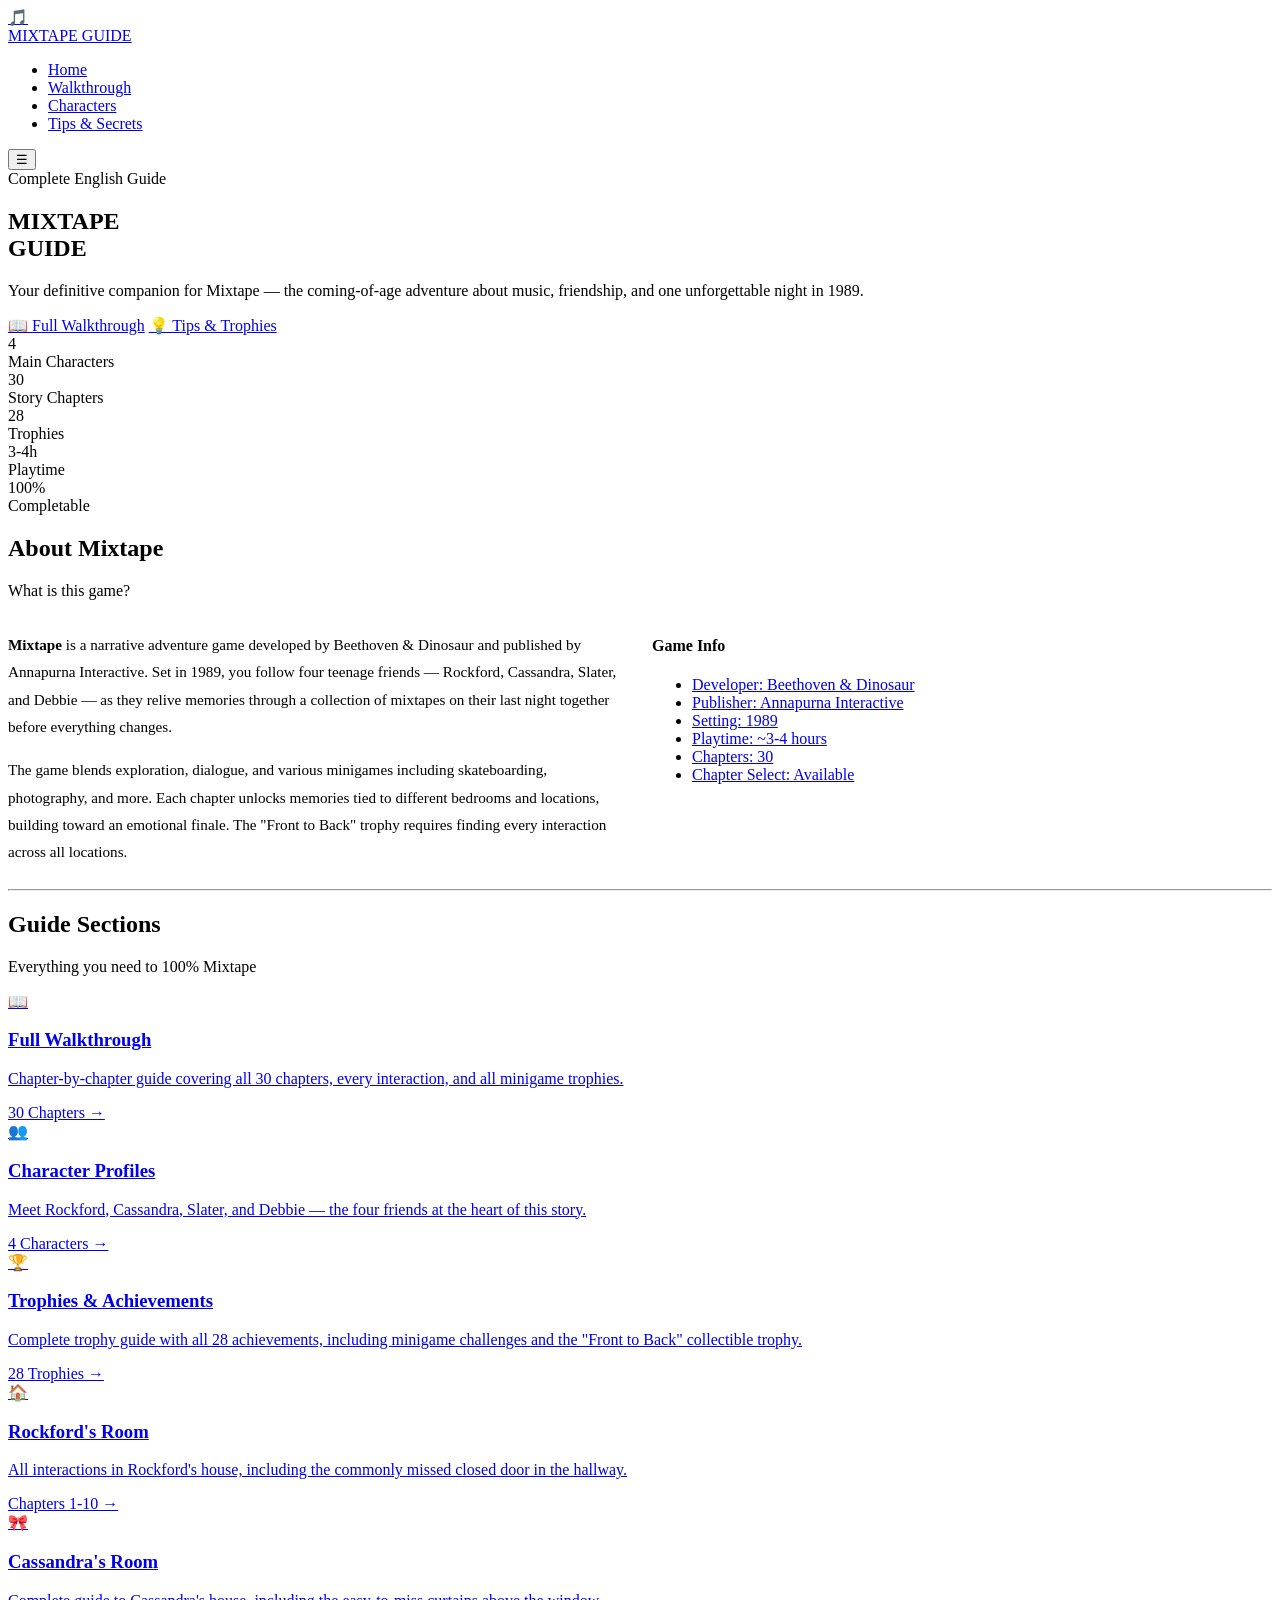
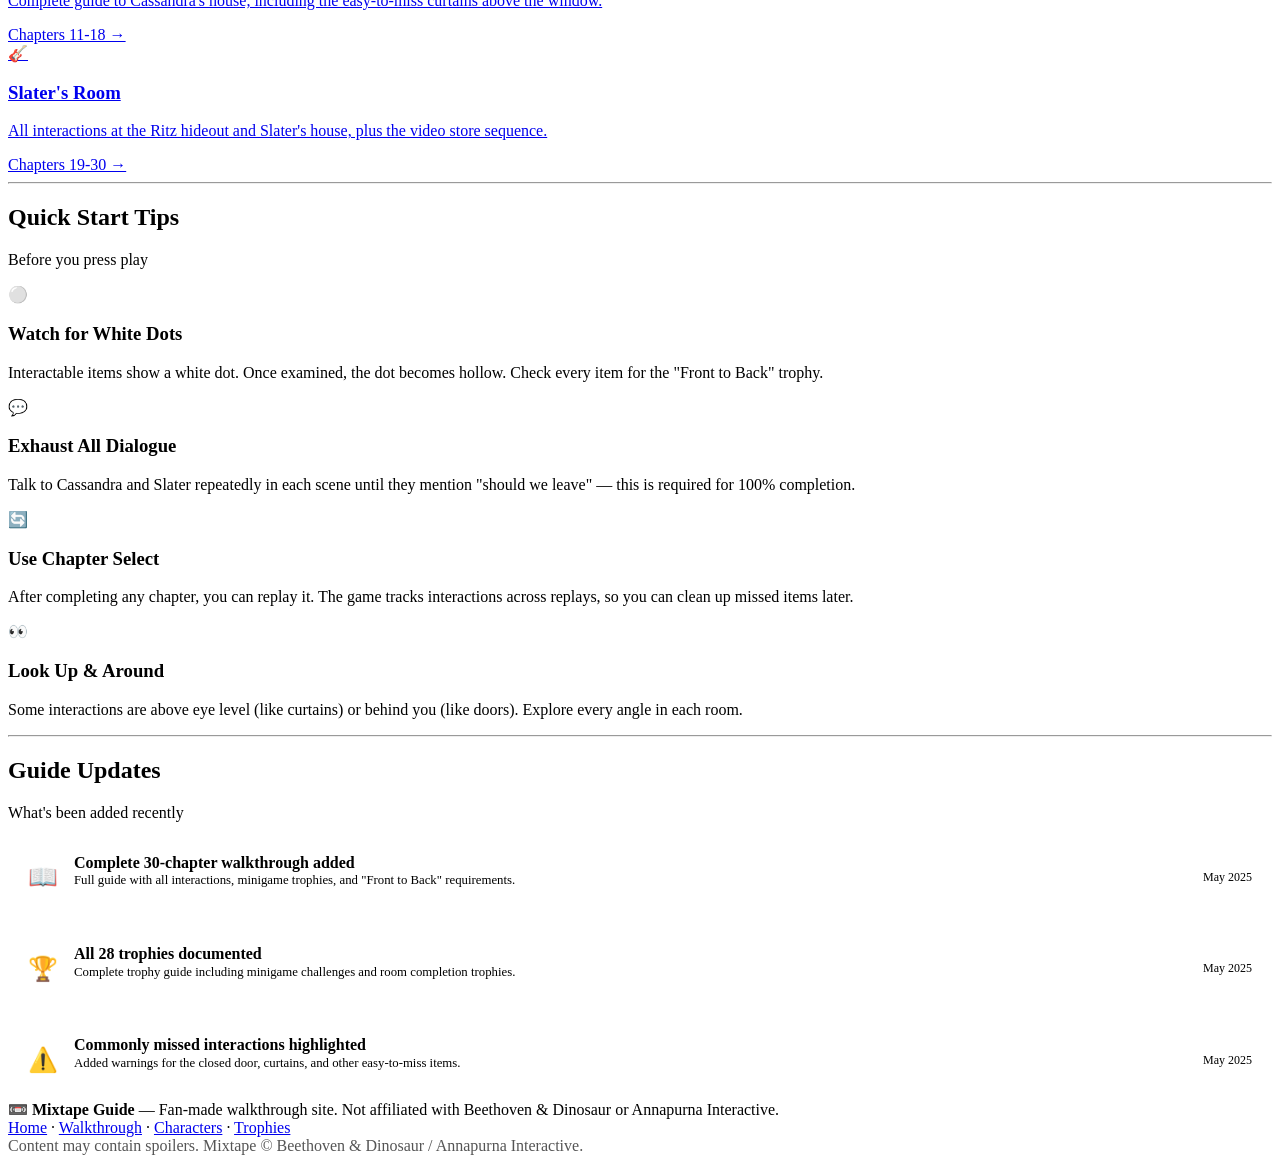
==== index.html @ b9c62fd7 "Add files via upload" ====
<!DOCTYPE html>
<html lang="en">
<head>
  <meta charset="UTF-8" />
  <meta name="viewport" content="width=device-width, initial-scale=1.0" />
  <title>Mixtape Guide — Complete Game Walkthrough & Tips</title>
  <meta name="description" content="The ultimate English guide for Mixtape — walkthroughs, character profiles, secrets, and tips to help you experience every story beat." />
  <link rel="stylesheet" href="style.css" />
</head>
<body>

  <!-- HEADER -->
  <header>
    <div class="nav-inner">
      <a href="index.html" class="logo">
        <div class="logo-icon">🎵</div>
        <span class="logo-text">MIX<span>TAPE</span> GUIDE</span>
      </a>
      <nav>
        <ul id="nav-menu">
          <li><a href="index.html" class="active">Home</a></li>
          <li><a href="walkthrough.html">Walkthrough</a></li>
          <li><a href="characters.html">Characters</a></li>
          <li><a href="tips.html">Tips &amp; Secrets</a></li>
        </ul>
      </nav>
      <button class="nav-toggle" id="nav-toggle" aria-label="Toggle navigation">☰</button>
    </div>
  </header>

  <!-- TAPE STRIP -->
  <div class="tape-strip">
    <span></span><span></span><span></span><span></span>
  </div>

  <!-- HERO -->
  <section class="hero">
    <div class="hero-badge">Complete English Guide</div>
    <h1>MIXTAPE<br /><span>GUIDE</span></h1>
    <p>Your definitive companion for Mixtape — the coming-of-age adventure about music, friendship, and one unforgettable night in 1989.</p>
    <div class="hero-cta">
      <a href="walkthrough.html" class="btn btn-primary">📖 Full Walkthrough</a>
      <a href="tips.html" class="btn btn-outline">💡 Tips &amp; Trophies</a>
    </div>
  </section>

  <!-- MAIN CONTENT -->
  <div class="page-wrapper">

    <!-- QUICK FACTS -->
    <div class="quick-facts">
      <div class="fact-box">
        <div class="fact-num">4</div>
        <div class="fact-label">Main Characters</div>
      </div>
      <div class="fact-box">
        <div class="fact-num">30</div>
        <div class="fact-label">Story Chapters</div>
      </div>
      <div class="fact-box">
        <div class="fact-num">28</div>
        <div class="fact-label">Trophies</div>
      </div>
      <div class="fact-box">
        <div class="fact-num">3-4h</div>
        <div class="fact-label">Playtime</div>
      </div>
      <div class="fact-box">
        <div class="fact-num">100%</div>
        <div class="fact-label">Completable</div>
      </div>
    </div>

    <!-- ABOUT THE GAME -->
    <section class="mt-4">
      <h2 class="section-title">About <span>Mixtape</span></h2>
      <p class="section-sub">What is this game?</p>
      <div style="display:grid;grid-template-columns:1fr 1fr;gap:1.5rem;">
        <div>
          <p style="color:var(--text-secondary);font-size:0.95rem;line-height:1.8;">
            <strong style="color:var(--text-primary);">Mixtape</strong> is a narrative adventure game developed by Beethoven & Dinosaur and published by Annapurna Interactive. Set in 1989, you follow four teenage friends — Rockford, Cassandra, Slater, and Debbie — as they relive memories through a collection of mixtapes on their last night together before everything changes.
          </p>
          <p style="color:var(--text-secondary);font-size:0.95rem;line-height:1.8;margin-top:1rem;">
            The game blends exploration, dialogue, and various minigames including skateboarding, photography, and more. Each chapter unlocks memories tied to different bedrooms and locations, building toward an emotional finale. The "Front to Back" trophy requires finding every interaction across all locations.
          </p>
        </div>
        <div>
          <div class="sidebar-box" style="position:static;">
            <h4>Game Info</h4>
            <ul>
              <li><a href="#">Developer: Beethoven & Dinosaur</a></li>
              <li><a href="#">Publisher: Annapurna Interactive</a></li>
              <li><a href="#">Setting: 1989</a></li>
              <li><a href="#">Playtime: ~3-4 hours</a></li>
              <li><a href="#">Chapters: 30</a></li>
              <li><a href="#">Chapter Select: Available</a></li>
            </ul>
          </div>
        </div>
      </div>
    </section>

    <hr class="divider" />

    <!-- GUIDE SECTIONS -->
    <section>
      <h2 class="section-title">Guide <span>Sections</span></h2>
      <p class="section-sub">Everything you need to 100% Mixtape</p>
      <div class="cards-grid">

        <a href="walkthrough.html" class="card">
          <div class="card-icon">📖</div>
          <h3>Full Walkthrough</h3>
          <p>Chapter-by-chapter guide covering all 30 chapters, every interaction, and all minigame trophies.</p>
          <span class="card-tag">30 Chapters →</span>
        </a>

        <a href="characters.html" class="card">
          <div class="card-icon">👥</div>
          <h3>Character Profiles</h3>
          <p>Meet Rockford, Cassandra, Slater, and Debbie — the four friends at the heart of this story.</p>
          <span class="card-tag">4 Characters →</span>
        </a>

        <a href="tips.html" class="card">
          <div class="card-icon">🏆</div>
          <h3>Trophies &amp; Achievements</h3>
          <p>Complete trophy guide with all 28 achievements, including minigame challenges and the "Front to Back" collectible trophy.</p>
          <span class="card-tag">28 Trophies →</span>
        </a>

        <a href="walkthrough.html#act-1" class="card">
          <div class="card-icon">🏠</div>
          <h3>Rockford's Room</h3>
          <p>All interactions in Rockford's house, including the commonly missed closed door in the hallway.</p>
          <span class="card-tag">Chapters 1-10 →</span>
        </a>

        <a href="walkthrough.html#act-2" class="card">
          <div class="card-icon">🎀</div>
          <h3>Cassandra's Room</h3>
          <p>Complete guide to Cassandra's house, including the easy-to-miss curtains above the window.</p>
          <span class="card-tag">Chapters 11-18 →</span>
        </a>

        <a href="walkthrough.html#act-3" class="card">
          <div class="card-icon">🎸</div>
          <h3>Slater's Room</h3>
          <p>All interactions at the Ritz hideout and Slater's house, plus the video store sequence.</p>
          <span class="card-tag">Chapters 19-30 →</span>
        </a>

      </div>
    </section>

    <hr class="divider" />

    <!-- QUICK START -->
    <section>
      <h2 class="section-title">Quick <span>Start Tips</span></h2>
      <p class="section-sub">Before you press play</p>
      <div class="tips-grid">
        <div class="tip-card">
          <div class="tip-header">
            <div class="tip-icon tip-icon-yellow">⚪</div>
            <h3>Watch for White Dots</h3>
          </div>
          <p>Interactable items show a white dot. Once examined, the dot becomes hollow. Check every item for the "Front to Back" trophy.</p>
        </div>
        <div class="tip-card">
          <div class="tip-header">
            <div class="tip-icon tip-icon-red">💬</div>
            <h3>Exhaust All Dialogue</h3>
          </div>
          <p>Talk to Cassandra and Slater repeatedly in each scene until they mention "should we leave" — this is required for 100% completion.</p>
        </div>
        <div class="tip-card">
          <div class="tip-header">
            <div class="tip-icon tip-icon-blue">🔄</div>
            <h3>Use Chapter Select</h3>
          </div>
          <p>After completing any chapter, you can replay it. The game tracks interactions across replays, so you can clean up missed items later.</p>
        </div>
        <div class="tip-card">
          <div class="tip-header">
            <div class="tip-icon tip-icon-green">👀</div>
            <h3>Look Up & Around</h3>
          </div>
          <p>Some interactions are above eye level (like curtains) or behind you (like doors). Explore every angle in each room.</p>
        </div>
      </div>
    </section>

    <hr class="divider" />

    <!-- LATEST UPDATES -->
    <section>
      <h2 class="section-title">Guide <span>Updates</span></h2>
      <p class="section-sub">What's been added recently</p>
      <div style="display:flex;flex-direction:column;gap:0.75rem;">
        <div class="card" style="display:flex;align-items:center;gap:1rem;padding:1rem 1.25rem;">
          <span style="font-size:1.5rem;">📖</span>
          <div>
            <strong>Complete 30-chapter walkthrough added</strong>
            <p style="font-size:0.8rem;color:var(--text-secondary);margin-top:0.1rem;">Full guide with all interactions, minigame trophies, and "Front to Back" requirements.</p>
          </div>
          <span style="margin-left:auto;font-size:0.75rem;color:var(--text-secondary);white-space:nowrap;">May 2025</span>
        </div>
        <div class="card" style="display:flex;align-items:center;gap:1rem;padding:1rem 1.25rem;">
          <span style="font-size:1.5rem;">🏆</span>
          <div>
            <strong>All 28 trophies documented</strong>
            <p style="font-size:0.8rem;color:var(--text-secondary);margin-top:0.1rem;">Complete trophy guide including minigame challenges and room completion trophies.</p>
          </div>
          <span style="margin-left:auto;font-size:0.75rem;color:var(--text-secondary);white-space:nowrap;">May 2025</span>
        </div>
        <div class="card" style="display:flex;align-items:center;gap:1rem;padding:1rem 1.25rem;">
          <span style="font-size:1.5rem;">⚠️</span>
          <div>
            <strong>Commonly missed interactions highlighted</strong>
            <p style="font-size:0.8rem;color:var(--text-secondary);margin-top:0.1rem;">Added warnings for the closed door, curtains, and other easy-to-miss items.</p>
          </div>
          <span style="margin-left:auto;font-size:0.75rem;color:var(--text-secondary);white-space:nowrap;">May 2025</span>
        </div>
      </div>
    </section>

  </div>

  <!-- FOOTER -->
  <footer>
    <div class="footer-inner">
      <div>📼 <strong>Mixtape Guide</strong> — Fan-made walkthrough site. Not affiliated with Beethoven & Dinosaur or Annapurna Interactive.</div>
      <div>
        <a href="index.html">Home</a> ·
        <a href="walkthrough.html">Walkthrough</a> ·
        <a href="characters.html">Characters</a> ·
        <a href="tips.html">Trophies</a>
      </div>
      <div style="color:#555;">Content may contain spoilers. Mixtape © Beethoven & Dinosaur / Annapurna Interactive.</div>
    </div>
  </footer>

  <script src="main.js"></script>
</body>
</html>
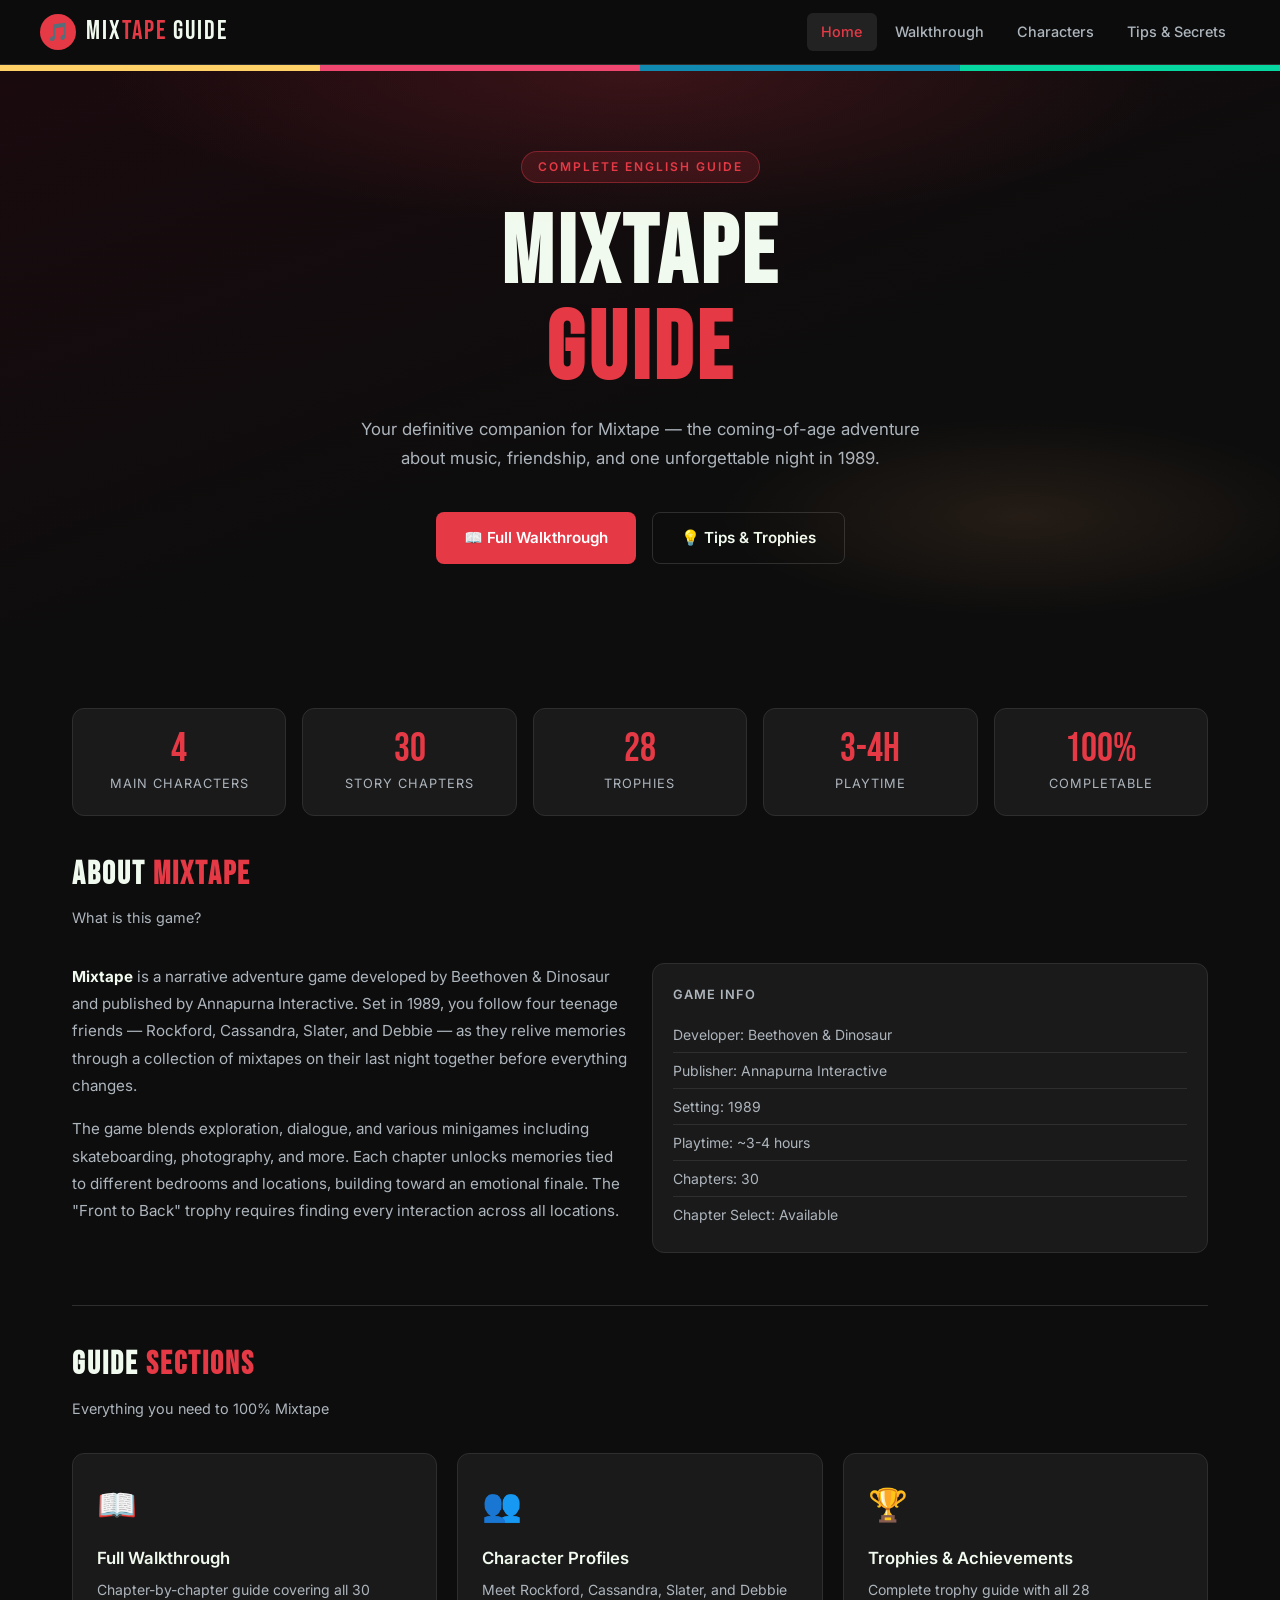
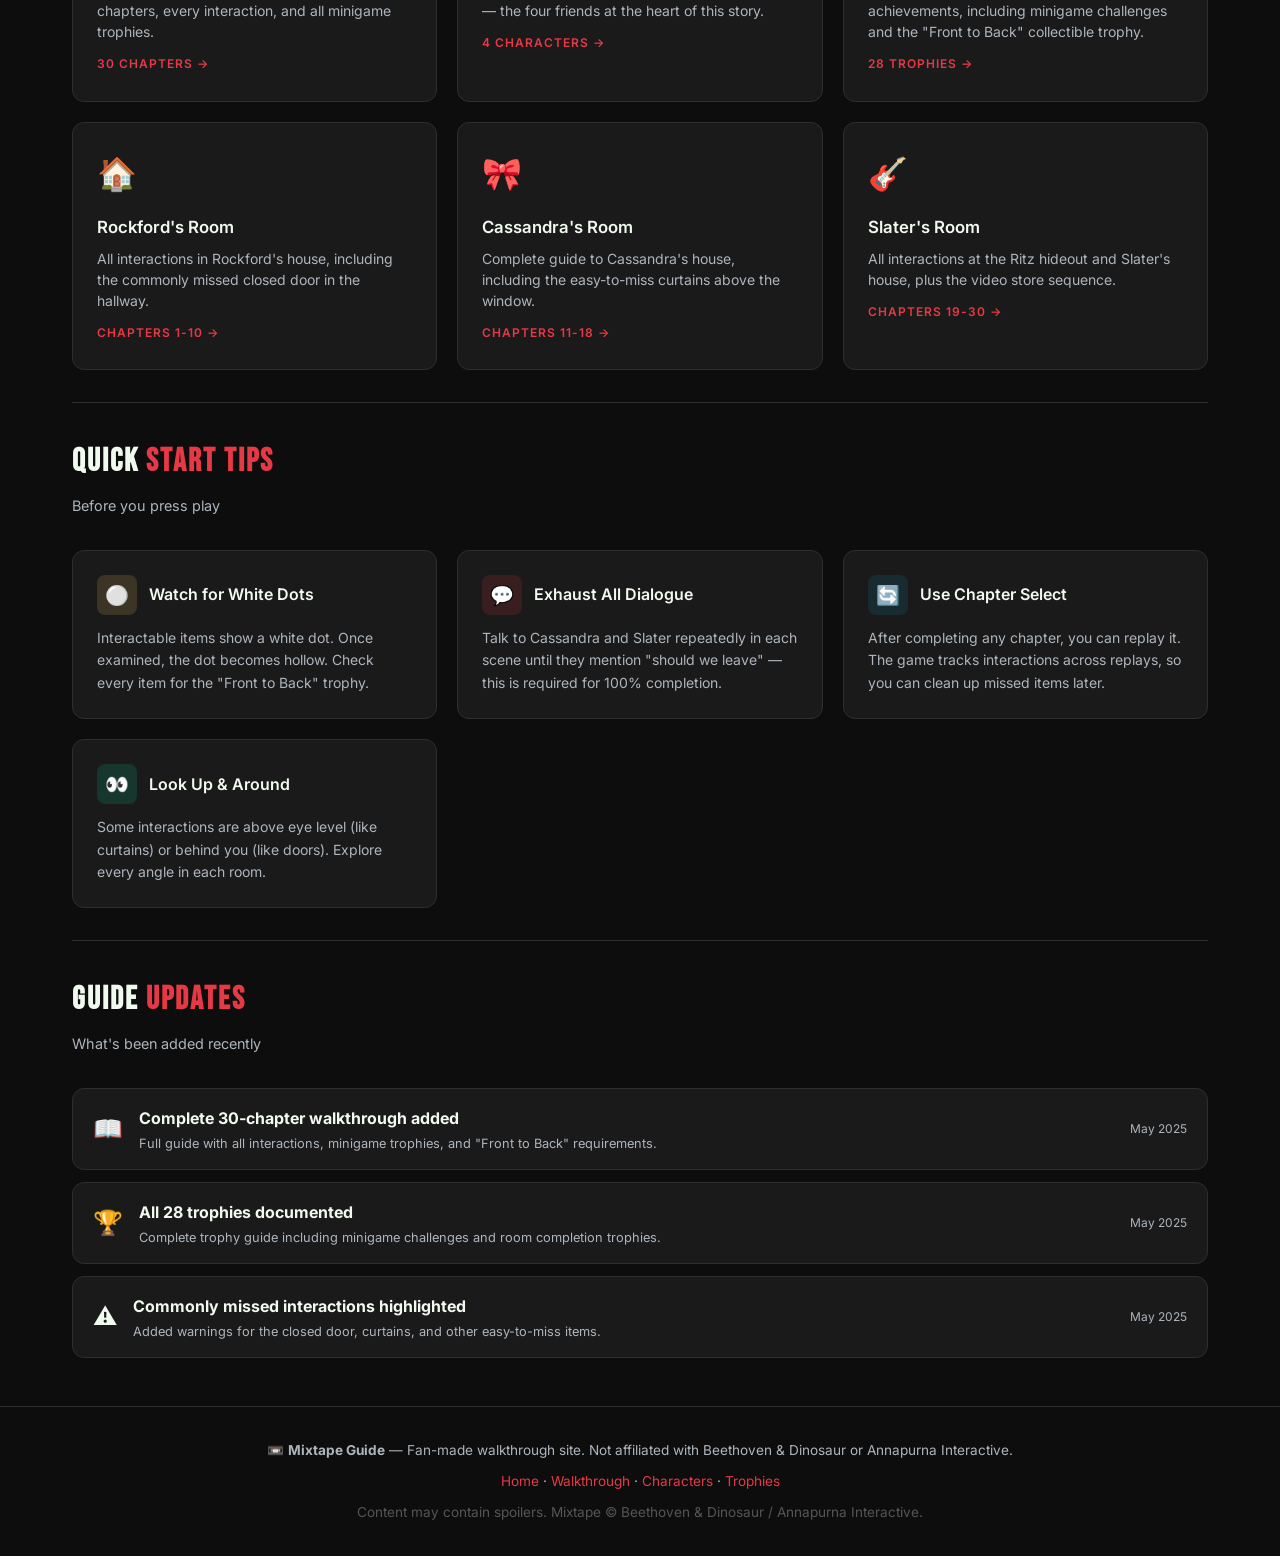
==== commit b316f188: "Update index.html" ====
--- a/index.html
+++ b/index.html
@@ -4,7 +4,7 @@
   <meta charset="UTF-8" />
   <meta name="viewport" content="width=device-width, initial-scale=1.0" />
   <title>Mixtape Guide — Complete Game Walkthrough & Tips</title>
-  <meta name="description" content="The ultimate English guide for Mixtape — walkthroughs, character profiles, secrets, and tips to help you experience every story beat." />
+  <meta name="description" content="Mixtape Game Walkthrough for 100% Completion including all Collectible Locations, Trophies, Achievements. Full Mixtape Walkthrough" />
   <link rel="stylesheet" href="style.css" />
 </head>
 <body>
--- a/style.css
+++ b/style.css
@@ -0,0 +1,755 @@
+/* ===== MIXTAPE GUIDE - STYLESHEET ===== */
+
+@import url('https://fonts.googleapis.com/css2?family=Bebas+Neue&family=Inter:wght@300;400;500;600;700&display=swap');
+
+:root {
+  --bg-dark: #0d0d0d;
+  --bg-card: #1a1a1a;
+  --bg-card2: #222222;
+  --accent: #e63946;
+  --accent2: #f4a261;
+  --accent3: #a8dadc;
+  --text-primary: #f1faee;
+  --text-secondary: #adb5bd;
+  --border: #2e2e2e;
+  --tape-yellow: #ffd166;
+  --tape-pink: #ef476f;
+  --tape-blue: #118ab2;
+  --tape-green: #06d6a0;
+  --shadow: 0 4px 24px rgba(0,0,0,0.5);
+  --radius: 12px;
+}
+
+*, *::before, *::after { box-sizing: border-box; margin: 0; padding: 0; }
+
+html { scroll-behavior: smooth; }
+
+body {
+  background: var(--bg-dark);
+  color: var(--text-primary);
+  font-family: 'Inter', sans-serif;
+  font-size: 16px;
+  line-height: 1.7;
+  min-height: 100vh;
+}
+
+/* ===== SCROLLBAR ===== */
+::-webkit-scrollbar { width: 8px; }
+::-webkit-scrollbar-track { background: var(--bg-dark); }
+::-webkit-scrollbar-thumb { background: var(--accent); border-radius: 4px; }
+
+/* ===== HEADER / NAV ===== */
+header {
+  position: sticky;
+  top: 0;
+  z-index: 100;
+  background: rgba(13,13,13,0.95);
+  backdrop-filter: blur(12px);
+  border-bottom: 1px solid var(--border);
+  padding: 0 2rem;
+}
+
+.nav-inner {
+  max-width: 1200px;
+  margin: 0 auto;
+  display: flex;
+  align-items: center;
+  justify-content: space-between;
+  height: 64px;
+}
+
+.logo {
+  display: flex;
+  align-items: center;
+  gap: 10px;
+  text-decoration: none;
+}
+
+.logo-icon {
+  width: 36px;
+  height: 36px;
+  background: var(--accent);
+  border-radius: 50%;
+  display: flex;
+  align-items: center;
+  justify-content: center;
+  font-size: 18px;
+}
+
+.logo-text {
+  font-family: 'Bebas Neue', sans-serif;
+  font-size: 1.6rem;
+  color: var(--text-primary);
+  letter-spacing: 2px;
+}
+
+.logo-text span { color: var(--accent); }
+
+nav ul {
+  list-style: none;
+  display: flex;
+  gap: 0.25rem;
+}
+
+nav ul li a {
+  display: block;
+  padding: 0.4rem 0.9rem;
+  color: var(--text-secondary);
+  text-decoration: none;
+  font-size: 0.9rem;
+  font-weight: 500;
+  border-radius: 6px;
+  transition: color 0.2s, background 0.2s;
+}
+
+nav ul li a:hover,
+nav ul li a.active {
+  color: var(--text-primary);
+  background: var(--bg-card2);
+}
+
+nav ul li a.active { color: var(--accent); }
+
+.nav-toggle {
+  display: none;
+  background: none;
+  border: none;
+  color: var(--text-primary);
+  font-size: 1.5rem;
+  cursor: pointer;
+}
+
+/* ===== HERO ===== */
+.hero {
+  position: relative;
+  overflow: hidden;
+  padding: 5rem 2rem 4rem;
+  text-align: center;
+  background: linear-gradient(160deg, #1a0a0e 0%, #0d0d0d 60%);
+}
+
+.hero::before {
+  content: '';
+  position: absolute;
+  inset: 0;
+  background:
+    radial-gradient(ellipse 60% 40% at 50% 0%, rgba(230,57,70,0.18) 0%, transparent 70%),
+    radial-gradient(ellipse 40% 30% at 80% 80%, rgba(244,162,97,0.1) 0%, transparent 60%);
+  pointer-events: none;
+}
+
+.hero-badge {
+  display: inline-block;
+  background: rgba(230,57,70,0.15);
+  border: 1px solid rgba(230,57,70,0.4);
+  color: var(--accent);
+  font-size: 0.75rem;
+  font-weight: 600;
+  letter-spacing: 2px;
+  text-transform: uppercase;
+  padding: 0.3rem 1rem;
+  border-radius: 20px;
+  margin-bottom: 1.5rem;
+}
+
+.hero h1 {
+  font-family: 'Bebas Neue', sans-serif;
+  font-size: clamp(3rem, 8vw, 6rem);
+  letter-spacing: 4px;
+  line-height: 1;
+  margin-bottom: 1rem;
+}
+
+.hero h1 span { color: var(--accent); }
+
+.hero p {
+  max-width: 600px;
+  margin: 0 auto 2.5rem;
+  color: var(--text-secondary);
+  font-size: 1.05rem;
+}
+
+.hero-cta {
+  display: flex;
+  gap: 1rem;
+  justify-content: center;
+  flex-wrap: wrap;
+}
+
+.btn {
+  display: inline-flex;
+  align-items: center;
+  gap: 0.5rem;
+  padding: 0.75rem 1.75rem;
+  border-radius: 8px;
+  font-weight: 600;
+  font-size: 0.95rem;
+  text-decoration: none;
+  transition: transform 0.15s, box-shadow 0.15s, opacity 0.15s;
+  cursor: pointer;
+  border: none;
+}
+
+.btn:hover { transform: translateY(-2px); box-shadow: 0 6px 20px rgba(0,0,0,0.4); }
+.btn:active { transform: translateY(0); }
+
+.btn-primary { background: var(--accent); color: #fff; }
+.btn-primary:hover { opacity: 0.9; }
+
+.btn-outline {
+  background: transparent;
+  color: var(--text-primary);
+  border: 1px solid var(--border);
+}
+.btn-outline:hover { border-color: var(--accent); color: var(--accent); }
+
+/* ===== TAPE DECORATION ===== */
+.tape-strip {
+  display: flex;
+  gap: 0;
+  height: 6px;
+  overflow: hidden;
+}
+.tape-strip span {
+  flex: 1;
+}
+.tape-strip span:nth-child(1) { background: var(--tape-yellow); }
+.tape-strip span:nth-child(2) { background: var(--tape-pink); }
+.tape-strip span:nth-child(3) { background: var(--tape-blue); }
+.tape-strip span:nth-child(4) { background: var(--tape-green); }
+
+/* ===== MAIN LAYOUT ===== */
+.page-wrapper {
+  max-width: 1200px;
+  margin: 0 auto;
+  padding: 3rem 2rem;
+}
+
+.section-title {
+  font-family: 'Bebas Neue', sans-serif;
+  font-size: 2rem;
+  letter-spacing: 2px;
+  margin-bottom: 0.25rem;
+}
+
+.section-title span { color: var(--accent); }
+
+.section-sub {
+  color: var(--text-secondary);
+  font-size: 0.9rem;
+  margin-bottom: 2rem;
+}
+
+/* ===== CARDS GRID ===== */
+.cards-grid {
+  display: grid;
+  grid-template-columns: repeat(auto-fill, minmax(280px, 1fr));
+  gap: 1.25rem;
+}
+
+.card {
+  background: var(--bg-card);
+  border: 1px solid var(--border);
+  border-radius: var(--radius);
+  padding: 1.5rem;
+  transition: border-color 0.2s, transform 0.2s, box-shadow 0.2s;
+  text-decoration: none;
+  color: inherit;
+  display: block;
+}
+
+.card:hover {
+  border-color: var(--accent);
+  transform: translateY(-3px);
+  box-shadow: var(--shadow);
+}
+
+.card-icon {
+  font-size: 2rem;
+  margin-bottom: 0.75rem;
+}
+
+.card h3 {
+  font-size: 1.05rem;
+  font-weight: 600;
+  margin-bottom: 0.4rem;
+}
+
+.card p {
+  font-size: 0.875rem;
+  color: var(--text-secondary);
+  line-height: 1.5;
+}
+
+.card-tag {
+  display: inline-block;
+  margin-top: 0.75rem;
+  font-size: 0.75rem;
+  font-weight: 600;
+  color: var(--accent);
+  letter-spacing: 1px;
+  text-transform: uppercase;
+}
+
+/* ===== QUICK FACTS ===== */
+.quick-facts {
+  display: grid;
+  grid-template-columns: repeat(auto-fill, minmax(200px, 1fr));
+  gap: 1rem;
+  margin: 2rem 0;
+}
+
+.fact-box {
+  background: var(--bg-card);
+  border: 1px solid var(--border);
+  border-radius: var(--radius);
+  padding: 1.25rem;
+  text-align: center;
+}
+
+.fact-box .fact-num {
+  font-family: 'Bebas Neue', sans-serif;
+  font-size: 2.5rem;
+  color: var(--accent);
+  line-height: 1;
+}
+
+.fact-box .fact-label {
+  font-size: 0.8rem;
+  color: var(--text-secondary);
+  text-transform: uppercase;
+  letter-spacing: 1px;
+  margin-top: 0.25rem;
+}
+
+/* ===== WALKTHROUGH ===== */
+.chapter-list {
+  display: flex;
+  flex-direction: column;
+  gap: 1rem;
+}
+
+.chapter-item {
+  background: var(--bg-card);
+  border: 1px solid var(--border);
+  border-radius: var(--radius);
+  overflow: hidden;
+}
+
+.chapter-header {
+  display: flex;
+  align-items: center;
+  gap: 1rem;
+  padding: 1.25rem 1.5rem;
+  cursor: pointer;
+  user-select: none;
+  transition: background 0.2s;
+}
+
+.chapter-header:hover { background: var(--bg-card2); }
+
+.chapter-num {
+  font-family: 'Bebas Neue', sans-serif;
+  font-size: 1.5rem;
+  color: var(--accent);
+  min-width: 2.5rem;
+}
+
+.chapter-info { flex: 1; }
+
+.chapter-info h3 {
+  font-size: 1rem;
+  font-weight: 600;
+  margin-bottom: 0.15rem;
+}
+
+.chapter-info p {
+  font-size: 0.8rem;
+  color: var(--text-secondary);
+}
+
+.chapter-toggle {
+  font-size: 1.2rem;
+  color: var(--text-secondary);
+  transition: transform 0.3s;
+}
+
+.chapter-item.open .chapter-toggle { transform: rotate(180deg); }
+
+.chapter-body {
+  display: none;
+  padding: 0 1.5rem 1.5rem;
+  border-top: 1px solid var(--border);
+}
+
+.chapter-item.open .chapter-body { display: block; }
+
+.chapter-body h4 {
+  font-size: 0.85rem;
+  font-weight: 600;
+  text-transform: uppercase;
+  letter-spacing: 1px;
+  color: var(--accent2);
+  margin: 1rem 0 0.5rem;
+}
+
+.chapter-body ul {
+  padding-left: 1.25rem;
+  color: var(--text-secondary);
+  font-size: 0.9rem;
+}
+
+.chapter-body ul li { margin-bottom: 0.35rem; }
+
+.chapter-body .note {
+  background: rgba(168,218,220,0.08);
+  border-left: 3px solid var(--accent3);
+  padding: 0.75rem 1rem;
+  border-radius: 0 6px 6px 0;
+  font-size: 0.875rem;
+  color: var(--accent3);
+  margin-top: 1rem;
+}
+
+/* ===== CHARACTERS ===== */
+.char-grid {
+  display: grid;
+  grid-template-columns: repeat(auto-fill, minmax(300px, 1fr));
+  gap: 1.5rem;
+}
+
+.char-card {
+  background: var(--bg-card);
+  border: 1px solid var(--border);
+  border-radius: var(--radius);
+  overflow: hidden;
+  transition: border-color 0.2s, transform 0.2s;
+}
+
+.char-card:hover {
+  border-color: var(--accent);
+  transform: translateY(-3px);
+}
+
+.char-banner {
+  height: 80px;
+  display: flex;
+  align-items: center;
+  justify-content: center;
+  font-size: 3rem;
+  position: relative;
+}
+
+.char-body { padding: 1.25rem; }
+
+.char-name {
+  font-family: 'Bebas Neue', sans-serif;
+  font-size: 1.5rem;
+  letter-spacing: 1px;
+  margin-bottom: 0.15rem;
+}
+
+.char-role {
+  font-size: 0.8rem;
+  color: var(--text-secondary);
+  text-transform: uppercase;
+  letter-spacing: 1px;
+  margin-bottom: 0.75rem;
+}
+
+.char-desc {
+  font-size: 0.875rem;
+  color: var(--text-secondary);
+  margin-bottom: 1rem;
+  line-height: 1.6;
+}
+
+.char-traits {
+  display: flex;
+  flex-wrap: wrap;
+  gap: 0.4rem;
+}
+
+.trait {
+  font-size: 0.75rem;
+  padding: 0.2rem 0.6rem;
+  border-radius: 20px;
+  font-weight: 500;
+}
+
+.trait-yellow { background: rgba(255,209,102,0.15); color: var(--tape-yellow); border: 1px solid rgba(255,209,102,0.3); }
+.trait-pink   { background: rgba(239,71,111,0.15);  color: var(--tape-pink);   border: 1px solid rgba(239,71,111,0.3); }
+.trait-blue   { background: rgba(17,138,178,0.15);  color: var(--accent3);     border: 1px solid rgba(17,138,178,0.3); }
+.trait-green  { background: rgba(6,214,160,0.15);   color: var(--tape-green);  border: 1px solid rgba(6,214,160,0.3); }
+
+/* ===== TIPS ===== */
+.tips-grid {
+  display: grid;
+  grid-template-columns: repeat(auto-fill, minmax(320px, 1fr));
+  gap: 1.25rem;
+}
+
+.tip-card {
+  background: var(--bg-card);
+  border: 1px solid var(--border);
+  border-radius: var(--radius);
+  padding: 1.5rem;
+}
+
+.tip-card .tip-header {
+  display: flex;
+  align-items: center;
+  gap: 0.75rem;
+  margin-bottom: 0.75rem;
+}
+
+.tip-icon {
+  width: 40px;
+  height: 40px;
+  border-radius: 8px;
+  display: flex;
+  align-items: center;
+  justify-content: center;
+  font-size: 1.2rem;
+  flex-shrink: 0;
+}
+
+.tip-icon-red   { background: rgba(230,57,70,0.15); }
+.tip-icon-yellow{ background: rgba(255,209,102,0.15); }
+.tip-icon-blue  { background: rgba(17,138,178,0.15); }
+.tip-icon-green { background: rgba(6,214,160,0.15); }
+
+.tip-card h3 { font-size: 1rem; font-weight: 600; }
+
+.tip-card p {
+  font-size: 0.875rem;
+  color: var(--text-secondary);
+  line-height: 1.6;
+}
+
+/* ===== SEARCH BAR ===== */
+.search-bar {
+  display: flex;
+  align-items: center;
+  gap: 0.75rem;
+  background: var(--bg-card);
+  border: 1px solid var(--border);
+  border-radius: 8px;
+  padding: 0.6rem 1rem;
+  margin-bottom: 2rem;
+  max-width: 480px;
+}
+
+.search-bar input {
+  flex: 1;
+  background: none;
+  border: none;
+  outline: none;
+  color: var(--text-primary);
+  font-size: 0.95rem;
+  font-family: 'Inter', sans-serif;
+}
+
+.search-bar input::placeholder { color: var(--text-secondary); }
+
+.search-bar span { color: var(--text-secondary); }
+
+/* ===== FILTER TABS ===== */
+.filter-tabs {
+  display: flex;
+  gap: 0.5rem;
+  flex-wrap: wrap;
+  margin-bottom: 2rem;
+}
+
+.filter-tab {
+  padding: 0.4rem 1rem;
+  border-radius: 20px;
+  font-size: 0.85rem;
+  font-weight: 500;
+  cursor: pointer;
+  border: 1px solid var(--border);
+  background: none;
+  color: var(--text-secondary);
+  transition: all 0.2s;
+}
+
+.filter-tab:hover,
+.filter-tab.active {
+  background: var(--accent);
+  border-color: var(--accent);
+  color: #fff;
+}
+
+/* ===== SIDEBAR LAYOUT ===== */
+.content-with-sidebar {
+  display: grid;
+  grid-template-columns: 1fr 280px;
+  gap: 2rem;
+  align-items: start;
+}
+
+.sidebar {
+  position: sticky;
+  top: 80px;
+}
+
+.sidebar-box {
+  background: var(--bg-card);
+  border: 1px solid var(--border);
+  border-radius: var(--radius);
+  padding: 1.25rem;
+  margin-bottom: 1.25rem;
+}
+
+.sidebar-box h4 {
+  font-size: 0.8rem;
+  font-weight: 600;
+  text-transform: uppercase;
+  letter-spacing: 1px;
+  color: var(--text-secondary);
+  margin-bottom: 0.75rem;
+}
+
+.sidebar-box ul {
+  list-style: none;
+}
+
+.sidebar-box ul li a {
+  display: block;
+  padding: 0.35rem 0;
+  color: var(--text-secondary);
+  text-decoration: none;
+  font-size: 0.875rem;
+  border-bottom: 1px solid var(--border);
+  transition: color 0.2s;
+}
+
+.sidebar-box ul li:last-child a { border-bottom: none; }
+.sidebar-box ul li a:hover { color: var(--accent); }
+
+/* ===== PROGRESS BAR ===== */
+.progress-bar-wrap {
+  background: var(--border);
+  border-radius: 4px;
+  height: 6px;
+  margin: 0.5rem 0;
+  overflow: hidden;
+}
+
+.progress-bar-fill {
+  height: 100%;
+  border-radius: 4px;
+  background: var(--accent);
+  transition: width 0.4s ease;
+}
+
+/* ===== SPOILER TOGGLE ===== */
+.spoiler {
+  background: var(--bg-card2);
+  border: 1px dashed var(--border);
+  border-radius: 8px;
+  padding: 1rem;
+  margin: 1rem 0;
+  cursor: pointer;
+  user-select: none;
+}
+
+.spoiler-label {
+  font-size: 0.8rem;
+  font-weight: 600;
+  color: var(--accent);
+  text-transform: uppercase;
+  letter-spacing: 1px;
+  margin-bottom: 0.5rem;
+}
+
+.spoiler-content {
+  display: none;
+  font-size: 0.875rem;
+  color: var(--text-secondary);
+  margin-top: 0.5rem;
+}
+
+.spoiler.revealed .spoiler-content { display: block; }
+
+/* ===== PAGE HERO (inner pages) ===== */
+.page-hero {
+  padding: 3rem 2rem 2rem;
+  background: linear-gradient(160deg, #1a0a0e 0%, #0d0d0d 60%);
+  border-bottom: 1px solid var(--border);
+}
+
+.page-hero-inner {
+  max-width: 1200px;
+  margin: 0 auto;
+}
+
+.breadcrumb {
+  font-size: 0.8rem;
+  color: var(--text-secondary);
+  margin-bottom: 0.75rem;
+}
+
+.breadcrumb a { color: var(--accent); text-decoration: none; }
+.breadcrumb a:hover { text-decoration: underline; }
+
+.page-hero h1 {
+  font-family: 'Bebas Neue', sans-serif;
+  font-size: clamp(2rem, 5vw, 3.5rem);
+  letter-spacing: 3px;
+  margin-bottom: 0.5rem;
+}
+
+.page-hero p {
+  color: var(--text-secondary);
+  max-width: 600px;
+}
+
+/* ===== FOOTER ===== */
+footer {
+  border-top: 1px solid var(--border);
+  padding: 2rem;
+  text-align: center;
+  color: var(--text-secondary);
+  font-size: 0.85rem;
+}
+
+footer a { color: var(--accent); text-decoration: none; }
+footer a:hover { text-decoration: underline; }
+
+.footer-inner {
+  max-width: 1200px;
+  margin: 0 auto;
+  display: flex;
+  flex-direction: column;
+  align-items: center;
+  gap: 0.5rem;
+}
+
+/* ===== RESPONSIVE ===== */
+@media (max-width: 900px) {
+  .content-with-sidebar {
+    grid-template-columns: 1fr;
+  }
+  .sidebar { position: static; }
+}
+
+@media (max-width: 640px) {
+  nav ul { display: none; }
+  nav ul.open { display: flex; flex-direction: column; position: absolute; top: 64px; left: 0; right: 0; background: var(--bg-dark); border-bottom: 1px solid var(--border); padding: 1rem; }
+  .nav-toggle { display: block; }
+  .hero { padding: 3rem 1.25rem 2.5rem; }
+  .page-wrapper { padding: 2rem 1.25rem; }
+  .char-grid, .tips-grid { grid-template-columns: 1fr; }
+}
+
+/* ===== UTILITY ===== */
+.mt-1 { margin-top: 0.5rem; }
+.mt-2 { margin-top: 1rem; }
+.mt-3 { margin-top: 1.5rem; }
+.mt-4 { margin-top: 2rem; }
+.mb-2 { margin-bottom: 1rem; }
+.text-accent { color: var(--accent); }
+.text-muted { color: var(--text-secondary); }
+.divider { border: none; border-top: 1px solid var(--border); margin: 2rem 0; }
